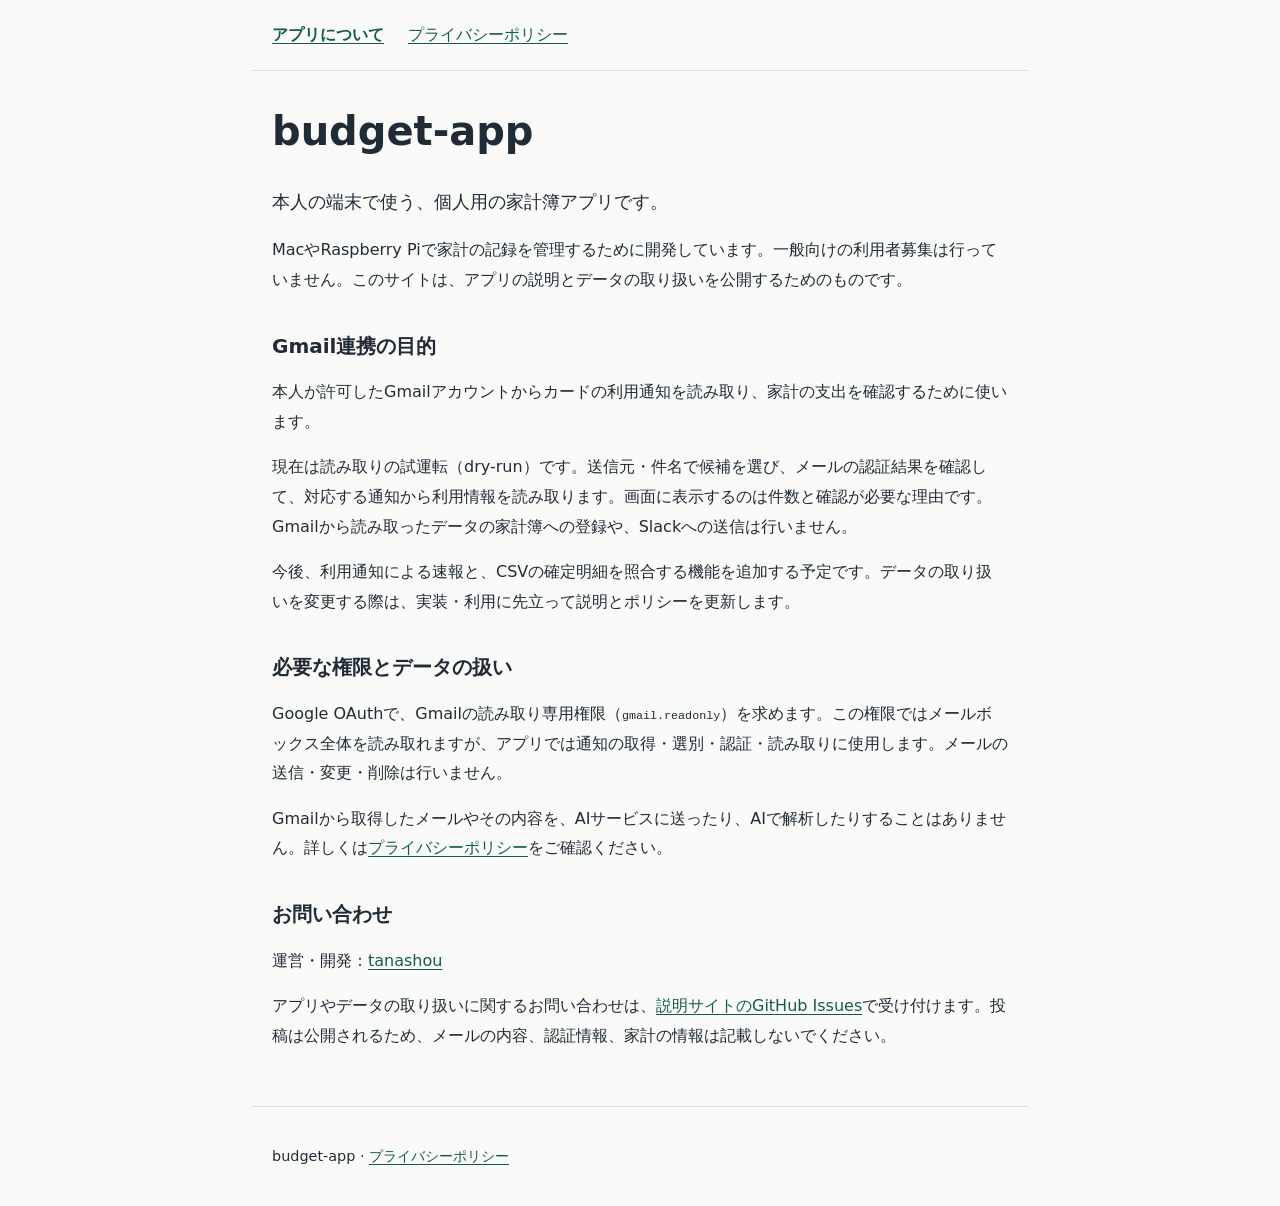
==== docs/index.html @ 9f728934 "Publish minimal app description and privacy policy" ====
<!doctype html>
<html lang="ja">
<head>
  <meta charset="utf-8">
  <meta name="viewport" content="width=device-width, initial-scale=1">
  <meta name="description" content="budget-appは、本人の端末で使う個人用の家計簿アプリです。Gmail連携の目的とデータの取り扱いを説明します。">
  <title>budget-app — 個人用の家計簿</title>
  <link rel="stylesheet" href="styles.css">
</head>
<body>
  <header>
    <nav aria-label="ページ案内"><a href="./" aria-current="page">アプリについて</a><a href="privacy.html">プライバシーポリシー</a></nav>
  </header>
  <main>
    <h1>budget-app</h1>
    <p class="lead">本人の端末で使う、個人用の家計簿アプリです。</p>
    <p>MacやRaspberry Piで家計の記録を管理するために開発しています。一般向けの利用者募集は行っていません。このサイトは、アプリの説明とデータの取り扱いを公開するためのものです。</p>

    <h2>Gmail連携の目的</h2>
    <p>本人が許可したGmailアカウントからカードの利用通知を読み取り、家計の支出を確認するために使います。</p>
    <p>現在は読み取りの試運転（dry-run）です。送信元・件名で候補を選び、メールの認証結果を確認して、対応する通知から利用情報を読み取ります。画面に表示するのは件数と確認が必要な理由です。Gmailから読み取ったデータの家計簿への登録や、Slackへの送信は行いません。</p>
    <p>今後、利用通知による速報と、CSVの確定明細を照合する機能を追加する予定です。データの取り扱いを変更する際は、実装・利用に先立って説明とポリシーを更新します。</p>

    <h2>必要な権限とデータの扱い</h2>
    <p>Google OAuthで、Gmailの読み取り専用権限（<code>gmail.readonly</code>）を求めます。この権限ではメールボックス全体を読み取れますが、アプリでは通知の取得・選別・認証・読み取りに使用します。メールの送信・変更・削除は行いません。</p>
    <p>Gmailから取得したメールやその内容を、AIサービスに送ったり、AIで解析したりすることはありません。詳しくは<a href="privacy.html">プライバシーポリシー</a>をご確認ください。</p>

    <h2>お問い合わせ</h2>
    <p>運営・開発：<a href="https://github.com/tanashou">tanashou</a></p>
    <p>アプリやデータの取り扱いに関するお問い合わせは、<a href="https://github.com/tanashou/budget-app-public-site/issues">説明サイトのGitHub Issues</a>で受け付けます。投稿は公開されるため、メールの内容、認証情報、家計の情報は記載しないでください。</p>
  </main>
  <footer><p>budget-app · <a href="privacy.html">プライバシーポリシー</a></p></footer>
</body>
</html>
---- docs/styles.css ----
:root {
  color-scheme: light;
  font-family: system-ui, -apple-system, BlinkMacSystemFont, "Segoe UI", sans-serif;
  color: #202b36;
  background: #fafbf9;
  line-height: 1.85;
}
body { margin: 0; }
header, main, footer { max-width: 46rem; margin: 0 auto; padding: 1.25rem; }
header { border-bottom: 1px solid #d9e0db; }
nav { display: flex; flex-wrap: wrap; gap: .5rem 1.5rem; }
main { padding-top: 2rem; padding-bottom: 2.5rem; }
h1 { font-size: clamp(1.8rem, 5vw, 2.5rem); line-height: 1.4; margin-top: 0; }
h2 { font-size: 1.25rem; margin-top: 2.25rem; line-height: 1.5; }
p { margin: 1rem 0; overflow-wrap: anywhere; }
.lead { font-size: 1.15rem; }
a { color: #155a4a; text-underline-offset: .2em; }
a:hover { text-decoration-thickness: .15em; }
a:focus-visible { outline: 2px solid #155a4a; outline-offset: 4px; }
[aria-current="page"] { font-weight: 700; }
code { font-size: .9em; overflow-wrap: anywhere; }
footer { border-top: 1px solid #d9e0db; font-size: .9rem; }
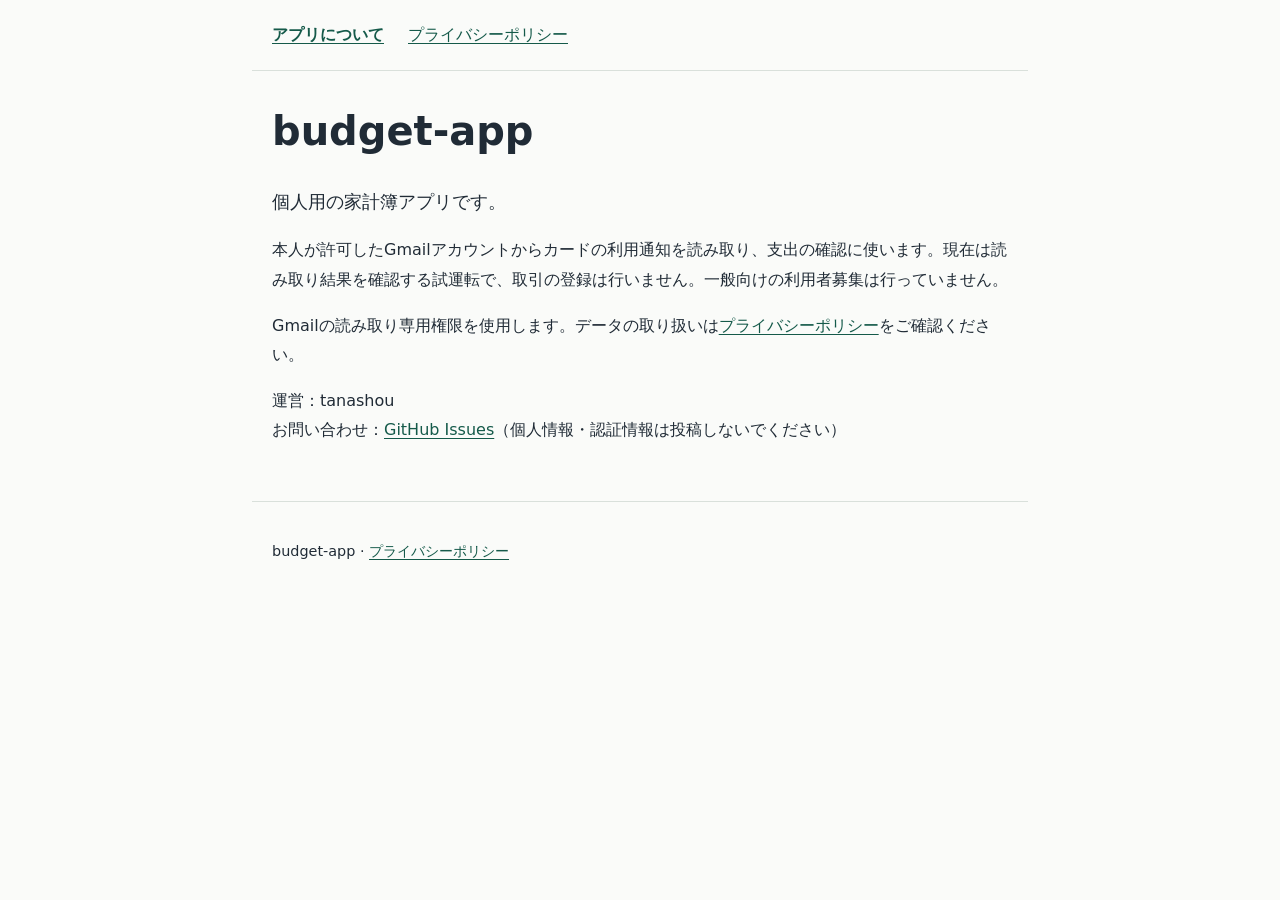
==== commit e755abd6: "Simplify public copy and remove implementation details" ====
--- a/docs/index.html
+++ b/docs/index.html
@@ -13,21 +13,10 @@
   </header>
   <main>
     <h1>budget-app</h1>
-    <p class="lead">本人の端末で使う、個人用の家計簿アプリです。</p>
-    <p>MacやRaspberry Piで家計の記録を管理するために開発しています。一般向けの利用者募集は行っていません。このサイトは、アプリの説明とデータの取り扱いを公開するためのものです。</p>
-
-    <h2>Gmail連携の目的</h2>
-    <p>本人が許可したGmailアカウントからカードの利用通知を読み取り、家計の支出を確認するために使います。</p>
-    <p>現在は読み取りの試運転（dry-run）です。送信元・件名で候補を選び、メールの認証結果を確認して、対応する通知から利用情報を読み取ります。画面に表示するのは件数と確認が必要な理由です。Gmailから読み取ったデータの家計簿への登録や、Slackへの送信は行いません。</p>
-    <p>今後、利用通知による速報と、CSVの確定明細を照合する機能を追加する予定です。データの取り扱いを変更する際は、実装・利用に先立って説明とポリシーを更新します。</p>
-
-    <h2>必要な権限とデータの扱い</h2>
-    <p>Google OAuthで、Gmailの読み取り専用権限（<code>gmail.readonly</code>）を求めます。この権限ではメールボックス全体を読み取れますが、アプリでは通知の取得・選別・認証・読み取りに使用します。メールの送信・変更・削除は行いません。</p>
-    <p>Gmailから取得したメールやその内容を、AIサービスに送ったり、AIで解析したりすることはありません。詳しくは<a href="privacy.html">プライバシーポリシー</a>をご確認ください。</p>
-
-    <h2>お問い合わせ</h2>
-    <p>運営・開発：<a href="https://github.com/tanashou">tanashou</a></p>
-    <p>アプリやデータの取り扱いに関するお問い合わせは、<a href="https://github.com/tanashou/budget-app-public-site/issues">説明サイトのGitHub Issues</a>で受け付けます。投稿は公開されるため、メールの内容、認証情報、家計の情報は記載しないでください。</p>
+    <p class="lead">個人用の家計簿アプリです。</p>
+    <p>本人が許可したGmailアカウントからカードの利用通知を読み取り、支出の確認に使います。現在は読み取り結果を確認する試運転で、取引の登録は行いません。一般向けの利用者募集は行っていません。</p>
+    <p>Gmailの読み取り専用権限を使用します。データの取り扱いは<a href="privacy.html">プライバシーポリシー</a>をご確認ください。</p>
+    <p>運営：tanashou<br>お問い合わせ：<a href="https://github.com/tanashou/7dfd6725f7e2b0c6/issues">GitHub Issues</a>（個人情報・認証情報は投稿しないでください）</p>
   </main>
   <footer><p>budget-app · <a href="privacy.html">プライバシーポリシー</a></p></footer>
 </body>
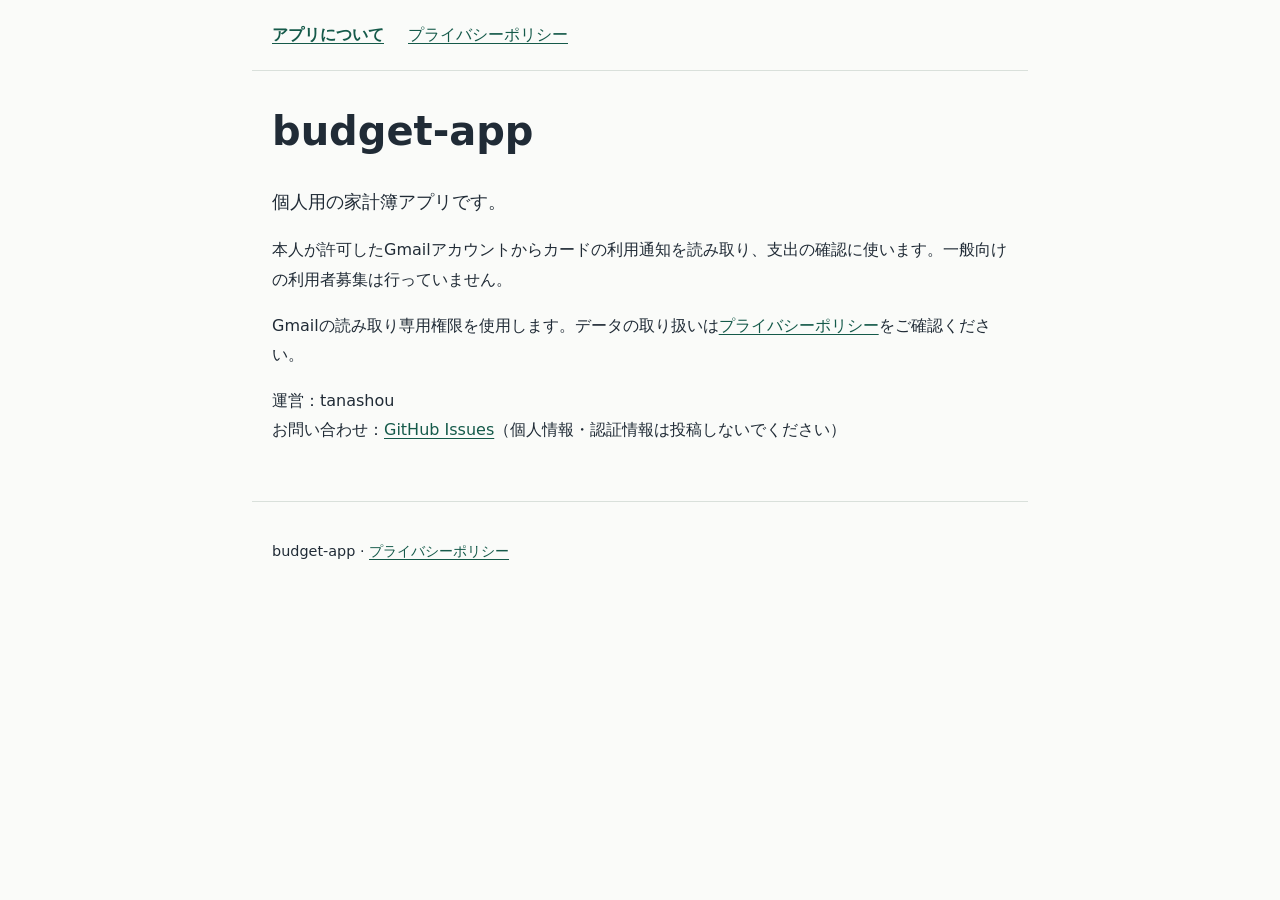
==== commit 6c813e69: "Remove development-stage wording from public pages" ====
--- a/docs/index.html
+++ b/docs/index.html
@@ -14,7 +14,7 @@
   <main>
     <h1>budget-app</h1>
     <p class="lead">個人用の家計簿アプリです。</p>
-    <p>本人が許可したGmailアカウントからカードの利用通知を読み取り、支出の確認に使います。現在は読み取り結果を確認する試運転で、取引の登録は行いません。一般向けの利用者募集は行っていません。</p>
+    <p>本人が許可したGmailアカウントからカードの利用通知を読み取り、支出の確認に使います。一般向けの利用者募集は行っていません。</p>
     <p>Gmailの読み取り専用権限を使用します。データの取り扱いは<a href="privacy.html">プライバシーポリシー</a>をご確認ください。</p>
     <p>運営：tanashou<br>お問い合わせ：<a href="https://github.com/tanashou/7dfd6725f7e2b0c6/issues">GitHub Issues</a>（個人情報・認証情報は投稿しないでください）</p>
   </main>
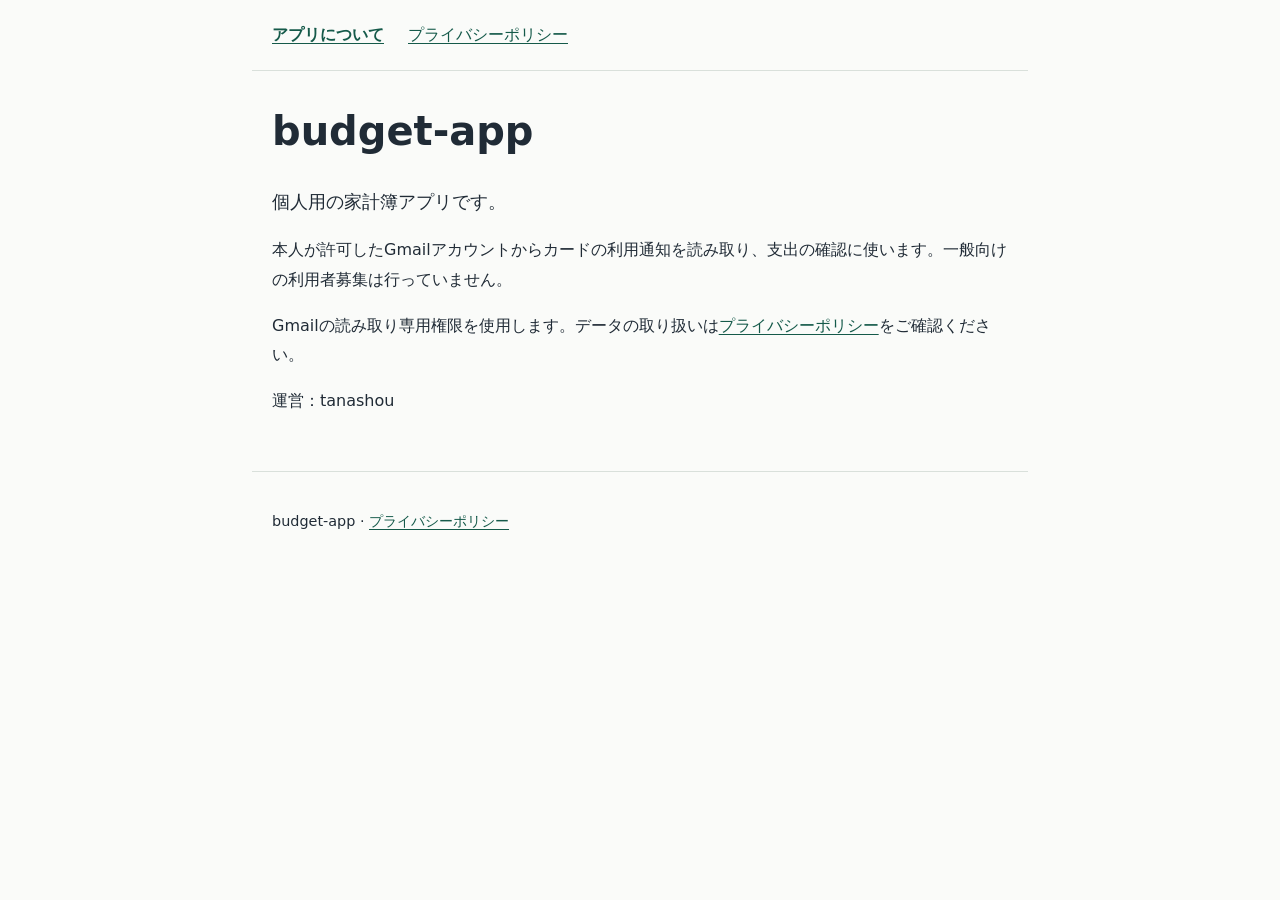
==== commit 7d8de6c9: "Remove optional inquiry links from public pages" ====
--- a/docs/index.html
+++ b/docs/index.html
@@ -16,7 +16,7 @@
     <p class="lead">個人用の家計簿アプリです。</p>
     <p>本人が許可したGmailアカウントからカードの利用通知を読み取り、支出の確認に使います。一般向けの利用者募集は行っていません。</p>
     <p>Gmailの読み取り専用権限を使用します。データの取り扱いは<a href="privacy.html">プライバシーポリシー</a>をご確認ください。</p>
-    <p>運営：tanashou<br>お問い合わせ：<a href="https://github.com/tanashou/7dfd6725f7e2b0c6/issues">GitHub Issues</a>（個人情報・認証情報は投稿しないでください）</p>
+    <p>運営：tanashou</p>
   </main>
   <footer><p>budget-app · <a href="privacy.html">プライバシーポリシー</a></p></footer>
 </body>
